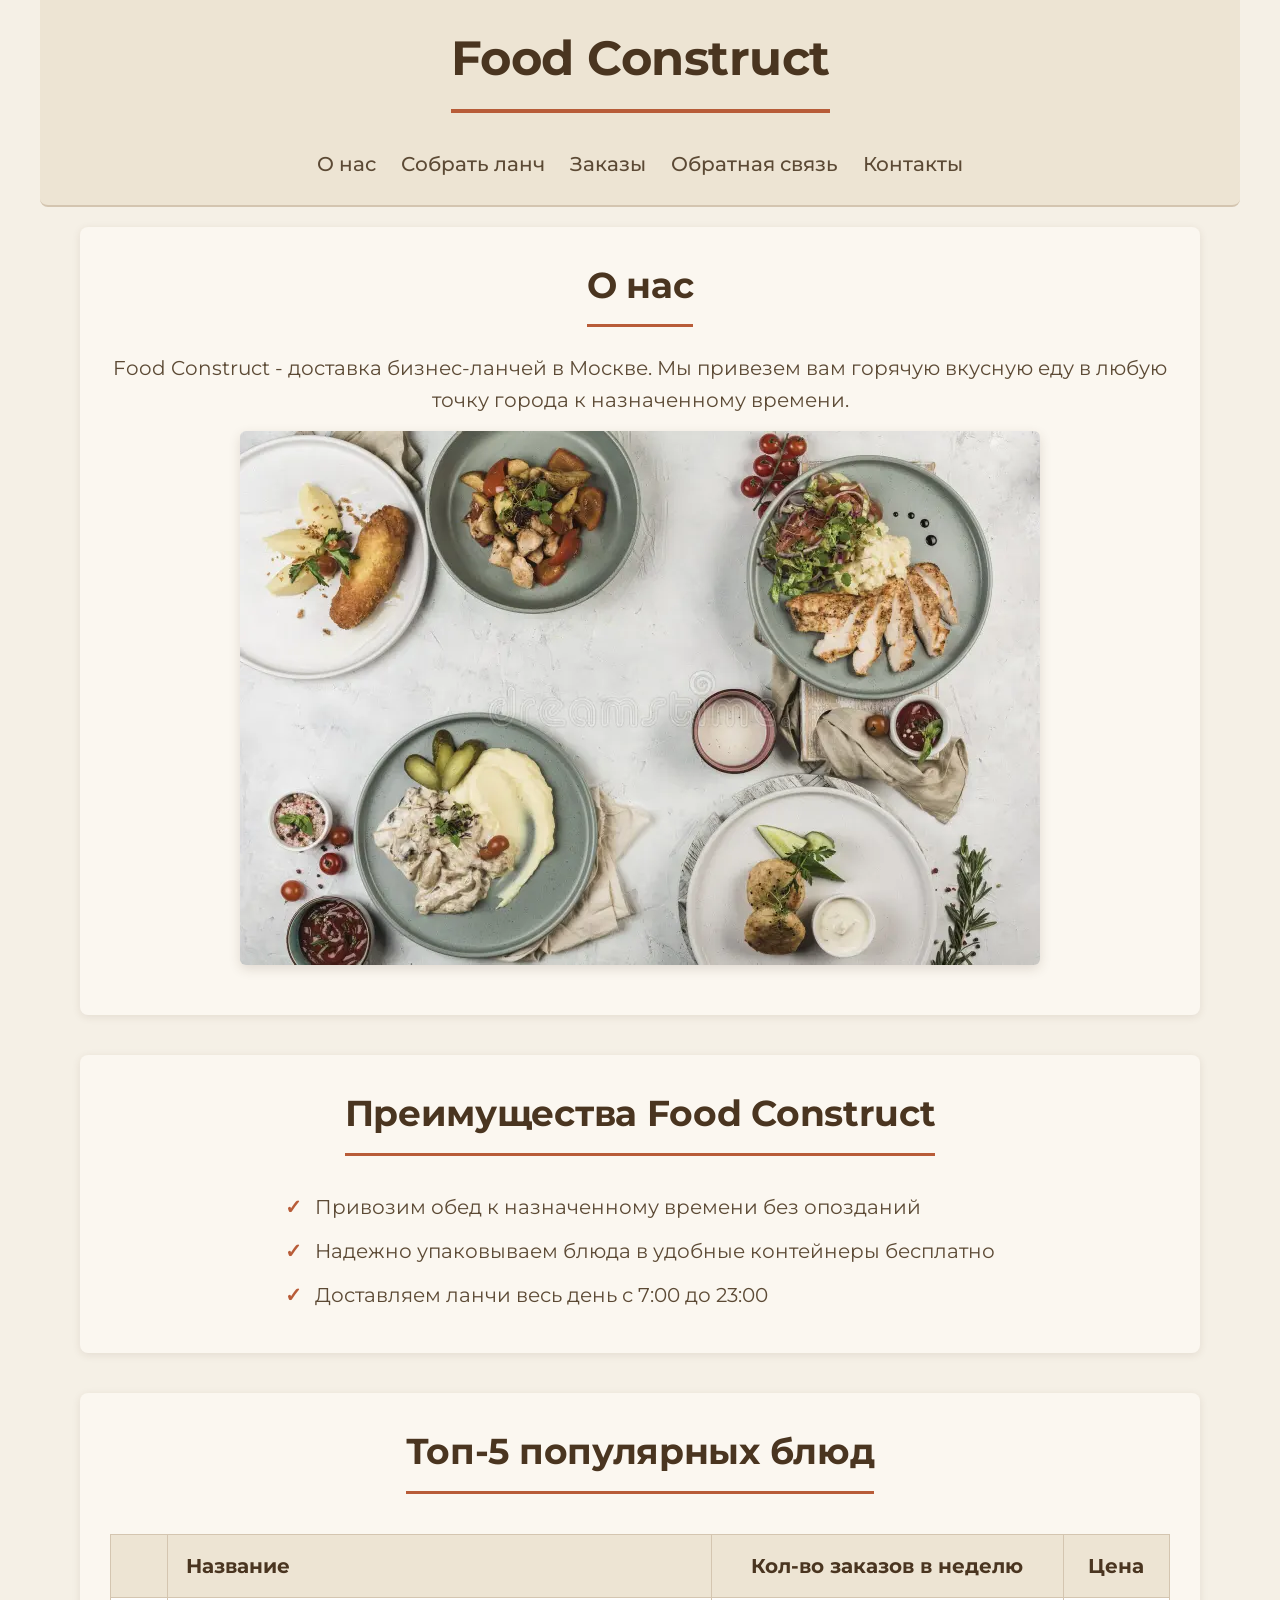
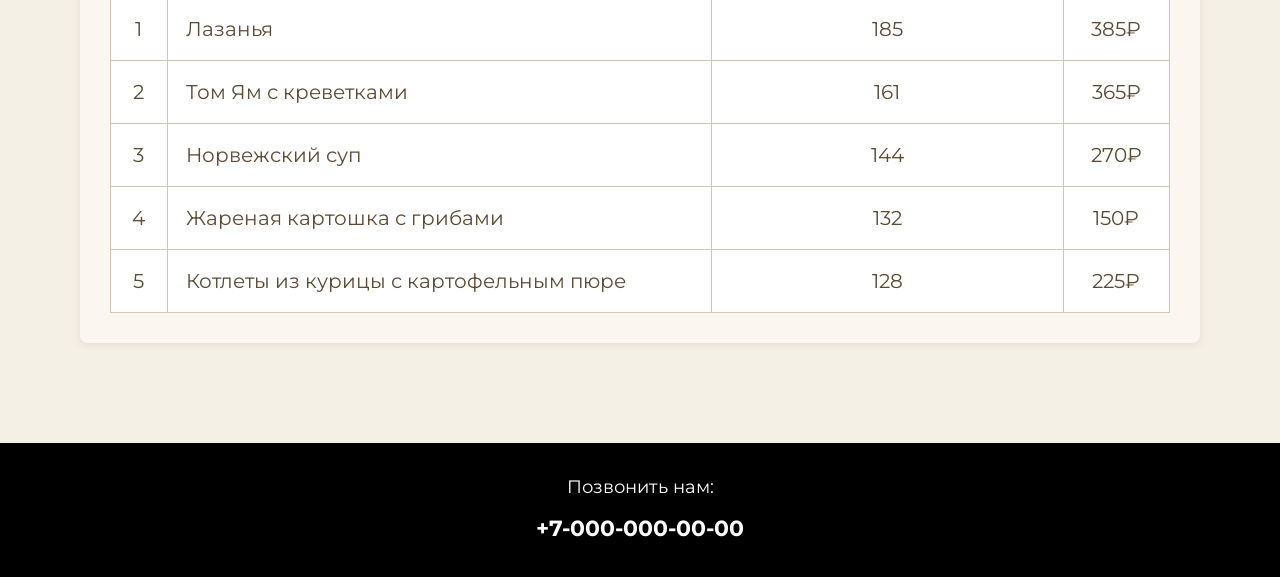
==== index.html @ 8b36e03c "Add files via upload" ====
<!DOCTYPE html>
<html lang="ru">
<head>
    <meta charset="UTF-8">
    <meta name="viewport" content="width=device-width, initial-scale=1.0">
    <title>Food Construct - Доставка бизнес-ланчей в Москве</title>
    
    <!-- Google Fonts (Montserrat) -->
    <link rel="preconnect" href="https://fonts.googleapis.com">
    <link rel="preconnect" href="https://fonts.gstatic.com" crossorigin>
    <link href="https://fonts.googleapis.com/css2?family=Montserrat:wght@400;500;700&display=swap" rel="stylesheet">

    <style>
        * {
            box-sizing: border-box;
            margin: 0;
            padding: 0;
        }

        body {
            font-family: 'Montserrat', sans-serif;
            color: #333333;
            background-color: #f5f0e6;
            line-height: 1.6;
            font-size: 20px;
        }

        /* ===== Шапка (header) ===== */
        header {
            background-color: #ede4d3;
            padding: 20px 40px;
            margin: 0 auto;
            max-width: 1200px;
            border-bottom: 2px solid #d4c5b0;
            border-radius: 0 0 8px 8px;
            text-align: center;
        }

        h1 {
            font-family: 'Montserrat', sans-serif;
            font-size: 48px;
            font-weight: 700;
            margin-bottom: 20px;
            color: #4a3520;
            letter-spacing: -0.5px;
            display: inline-block;
            padding-bottom: 12px;
            border-bottom: 4px solid #b85c38;
        }

        /* ===== Навигация (nav) ===== */
        nav {
            display: flex;
            gap: 25px;
            margin-top: 15px;
            justify-content: center;
            flex-wrap: wrap;
        }

        nav a {
            text-decoration: none;
            font-family: 'Montserrat', sans-serif;
            font-size: 20px;
            color: #5c4a35;
            font-weight: 500;
            transition: color 0.3s ease, border-bottom 0.3s ease;
            padding-bottom: 3px;
            border-bottom: 2px solid transparent;
        }

        nav a:hover {
            color: #b85c38;
            border-bottom: 2px solid #b85c38;
        }

        /* ===== Основной контент (main) ===== */
        main {
            max-width: 1200px;
            margin: 0 auto;
            padding: 20px 40px;
        }

        /* ===== Секции (section) ===== */
        section {
            margin-bottom: 40px;
            background-color: #fbf7f0;
            padding: 30px;
            border-radius: 8px;
            box-shadow: 0 2px 8px rgba(74, 53, 32, 0.1);
            text-align: center;
        }

        h2 {
            font-family: 'Montserrat', sans-serif;
            font-size: 36px;
            font-weight: 700;
            margin-bottom: 25px;
            color: #4a3520;
            letter-spacing: -0.3px;
            display: inline-block;
            padding-bottom: 10px;
            border-bottom: 3px solid #b85c38;
        }

        /* ===== Изображение ===== */
        img {
            width: 100%;
            max-width: 800px;
            height: auto;
            border-radius: 6px;
            display: block;
            margin: 0 auto 20px auto;
            box-shadow: 0 4px 12px rgba(74, 53, 32, 0.15);
        }

        p {
            font-family: 'Montserrat', sans-serif;
            font-size: 20px;
            font-weight: 400;
            margin-bottom: 15px;
            color: #5c4a35;
        }

        /* ===== Списки (ul) ===== */
        ul {
            list-style-type: none;
            padding-left: 0;
            margin-top: 10px;
            text-align: left;
            display: inline-block;
        }

        ul li {
            font-family: 'Montserrat', sans-serif;
            font-size: 20px;
            font-weight: 400;
            color: #5c4a35;
            margin-bottom: 12px;
            padding-left: 30px;
            position: relative;
        }

        ul li::before {
            content: "✓";
            color: #b85c38;
            font-weight: bold;
            position: absolute;
            left: 0;
        }

        /* ===== Таблица (table) ===== */
        table {
            width: 100%;
            border-collapse: collapse;
            margin-top: 15px;
            font-family: 'Montserrat', sans-serif;
            font-size: 20px;
        }

        th, td {
            padding: 15px 18px;
            border: 1px solid #d4c5b0;
            text-align: left;
        }

        th {
            background-color: #ede4d3;
            font-weight: 700;
            color: #4a3520;
            font-size: 20px;
        }

        td {
            background-color: #ffffff;
            color: #5c4a35;
            font-size: 20px;
        }

        th:nth-child(1), td:nth-child(1),
        th:nth-child(3), td:nth-child(3),
        th:nth-child(4), td:nth-child(4) {
            text-align: center;
        }

        /* ===== Футер (footer) ===== */
        footer {
            background-color: black;
            color: white;
            padding: 30px 40px;
            margin-top: 40px;
            text-align: center;
        }

        footer p {
            font-family: 'Montserrat', sans-serif;
            font-size: 18px;
            margin-bottom: 10px;
            color: #ffffff;
        }

        footer a {
            text-decoration: none;
            font-family: 'Montserrat', sans-serif;
            font-size: 22px;
            color: #ffffff;
            font-weight: 700;
            transition: color 0.3s ease;
        }

        footer a:hover {
            color: #f1c40f;
        }

        /* ===== Адаптивность ===== */
        @media (max-width: 768px) {
            header, main, footer {
                padding: 15px 20px;
            }

            h1 {
                font-size: 32px;
            }

            h2 {
                font-size: 26px;
            }

            nav {
                flex-direction: column;
                gap: 10px;
            }

            nav a {
                font-size: 18px;
            }

            p, ul li, table, th, td {
                font-size: 16px;
            }

            th, td {
                padding: 10px 12px;
            }
        }
    </style>
</head>
<body>

    <!-- ===== Шапка сайта ===== -->
    <header>
        <h1>Food Construct</h1>
        <nav>
            <a href="#about">О нас</a>
            <a href="#lunch">Собрать ланч</a>
            <a href="#orders">Заказы</a>
            <a href="feedback.html" target="_blank" rel="noopener noreferrer">Обратная связь</a>
            <a href="#contacts">Контакты</a>
        </nav>
    </header>

    <main>

    <section id="about">
        <h2>О нас</h2>
        <p>Food Construct - доставка бизнес-ланчей в Москве. Мы привезем вам горячую вкусную еду в любую точку города к назначенному времени.</p>
        <img src="images/lunch.jpg">
    </section>

        <!-- Секция "Преимущества" -->
        <section id="lunch">
            <h2>Преимущества Food Construct</h2>
            <ul>
                <li>Привозим обед к назначенному времени без опозданий</li>
                <li>Надежно упаковываем блюда в удобные контейнеры бесплатно</li>
                <li>Доставляем ланчи весь день с 7:00 до 23:00</li>
            </ul>
        </section>

        <!-- Секция "Топ-5 популярных блюд" -->
        <section id="orders">
            <h2>Топ-5 популярных блюд</h2>
            <table>
                <thead>
                    <tr>
                        <th></th>
                        <th>Название</th>
                        <th>Кол-во заказов в неделю</th>
                        <th>Цена</th>
                    </tr>
                </thead>
                <tbody>
                    <tr>
                        <td>1</td>
                        <td>Лазанья</td>
                        <td>185</td>
                        <td>385₽</td>
                    </tr>
                    <tr>
                        <td>2</td>
                        <td>Том Ям с креветками</td>
                        <td>161</td>
                        <td>365₽</td>
                    </tr>
                    <tr>
                        <td>3</td>
                        <td>Норвежский суп</td>
                        <td>144</td>
                        <td>270₽</td>
                    </tr>
                    <tr>
                        <td>4</td>
                        <td>Жареная картошка с грибами</td>
                        <td>132</td>
                        <td>150₽</td>
                    </tr>
                    <tr>
                        <td>5</td>
                        <td>Котлеты из курицы с картофельным пюре</td>
                        <td>128</td>
                        <td>225₽</td>
                    </tr>
                </tbody>
            </table>
        </section>

    </main>

    <!-- ===== Футер ===== -->
    <footer id="contacts">
        <p>Позвонить нам:</p>
        <a href="tel:+70000000000">+7-000-000-00-00</a>
    </footer>

</body>
</html>
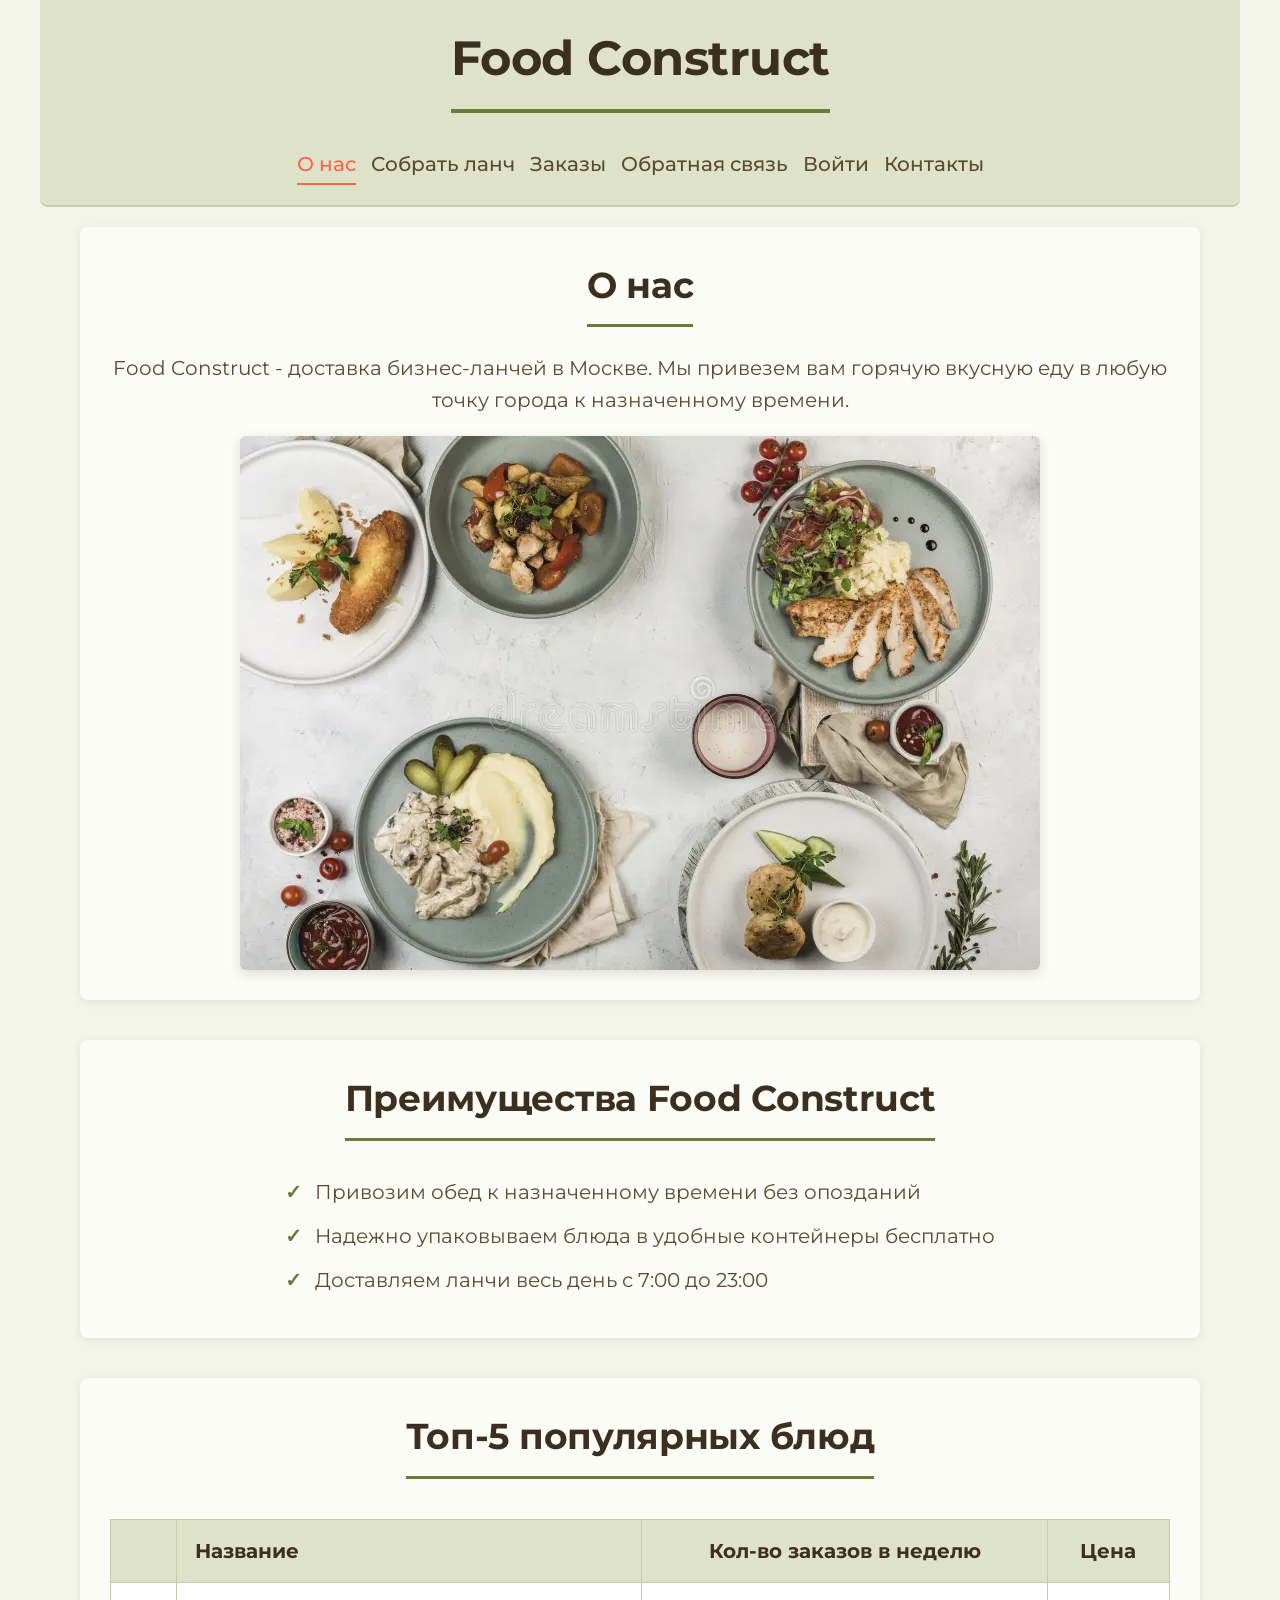
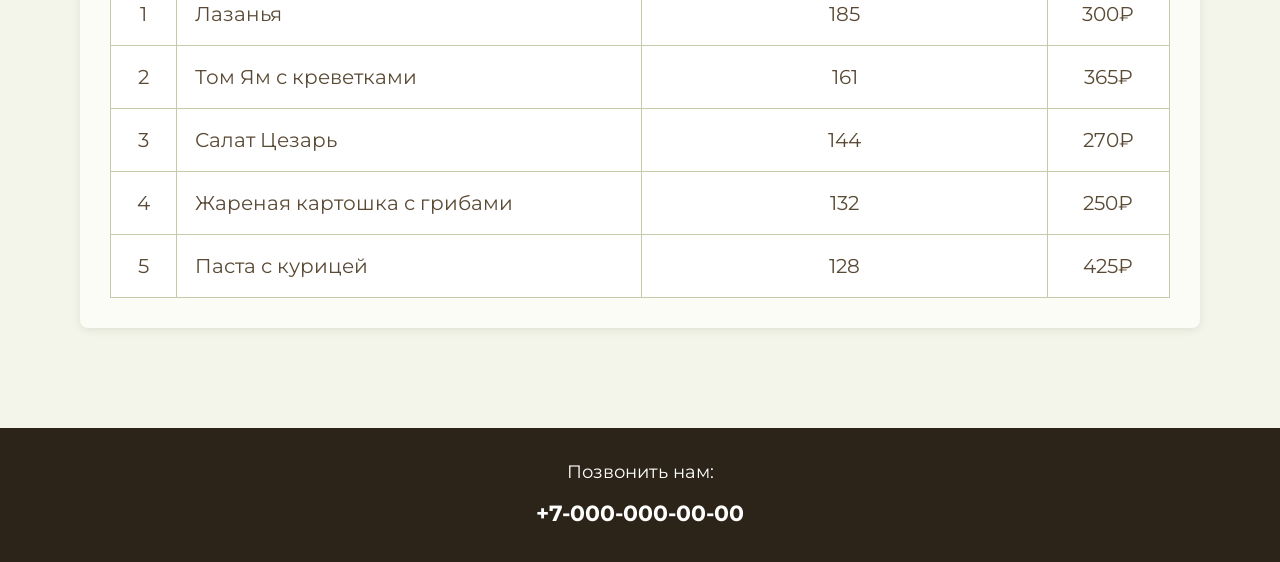
==== commit 31cafa75: "Добавлены лабораторные 5 и 6" ====
--- a/index.html
+++ b/index.html
@@ -1,335 +1,100 @@
-<!DOCTYPE html>
-<html lang="ru">
-<head>
-    <meta charset="UTF-8">
-    <meta name="viewport" content="width=device-width, initial-scale=1.0">
-    <title>Food Construct - Доставка бизнес-ланчей в Москве</title>
-    
-    <!-- Google Fonts (Montserrat) -->
-    <link rel="preconnect" href="https://fonts.googleapis.com">
-    <link rel="preconnect" href="https://fonts.gstatic.com" crossorigin>
-    <link href="https://fonts.googleapis.com/css2?family=Montserrat:wght@400;500;700&display=swap" rel="stylesheet">
-
-    <style>
-        * {
-            box-sizing: border-box;
-            margin: 0;
-            padding: 0;
-        }
-
-        body {
-            font-family: 'Montserrat', sans-serif;
-            color: #333333;
-            background-color: #f5f0e6;
-            line-height: 1.6;
-            font-size: 20px;
-        }
-
-        /* ===== Шапка (header) ===== */
-        header {
-            background-color: #ede4d3;
-            padding: 20px 40px;
-            margin: 0 auto;
-            max-width: 1200px;
-            border-bottom: 2px solid #d4c5b0;
-            border-radius: 0 0 8px 8px;
-            text-align: center;
-        }
-
-        h1 {
-            font-family: 'Montserrat', sans-serif;
-            font-size: 48px;
-            font-weight: 700;
-            margin-bottom: 20px;
-            color: #4a3520;
-            letter-spacing: -0.5px;
-            display: inline-block;
-            padding-bottom: 12px;
-            border-bottom: 4px solid #b85c38;
-        }
-
-        /* ===== Навигация (nav) ===== */
-        nav {
-            display: flex;
-            gap: 25px;
-            margin-top: 15px;
-            justify-content: center;
-            flex-wrap: wrap;
-        }
-
-        nav a {
-            text-decoration: none;
-            font-family: 'Montserrat', sans-serif;
-            font-size: 20px;
-            color: #5c4a35;
-            font-weight: 500;
-            transition: color 0.3s ease, border-bottom 0.3s ease;
-            padding-bottom: 3px;
-            border-bottom: 2px solid transparent;
-        }
-
-        nav a:hover {
-            color: #b85c38;
-            border-bottom: 2px solid #b85c38;
-        }
-
-        /* ===== Основной контент (main) ===== */
-        main {
-            max-width: 1200px;
-            margin: 0 auto;
-            padding: 20px 40px;
-        }
-
-        /* ===== Секции (section) ===== */
-        section {
-            margin-bottom: 40px;
-            background-color: #fbf7f0;
-            padding: 30px;
-            border-radius: 8px;
-            box-shadow: 0 2px 8px rgba(74, 53, 32, 0.1);
-            text-align: center;
-        }
-
-        h2 {
-            font-family: 'Montserrat', sans-serif;
-            font-size: 36px;
-            font-weight: 700;
-            margin-bottom: 25px;
-            color: #4a3520;
-            letter-spacing: -0.3px;
-            display: inline-block;
-            padding-bottom: 10px;
-            border-bottom: 3px solid #b85c38;
-        }
-
-        /* ===== Изображение ===== */
-        img {
-            width: 100%;
-            max-width: 800px;
-            height: auto;
-            border-radius: 6px;
-            display: block;
-            margin: 0 auto 20px auto;
-            box-shadow: 0 4px 12px rgba(74, 53, 32, 0.15);
-        }
-
-        p {
-            font-family: 'Montserrat', sans-serif;
-            font-size: 20px;
-            font-weight: 400;
-            margin-bottom: 15px;
-            color: #5c4a35;
-        }
-
-        /* ===== Списки (ul) ===== */
-        ul {
-            list-style-type: none;
-            padding-left: 0;
-            margin-top: 10px;
-            text-align: left;
-            display: inline-block;
-        }
-
-        ul li {
-            font-family: 'Montserrat', sans-serif;
-            font-size: 20px;
-            font-weight: 400;
-            color: #5c4a35;
-            margin-bottom: 12px;
-            padding-left: 30px;
-            position: relative;
-        }
-
-        ul li::before {
-            content: "✓";
-            color: #b85c38;
-            font-weight: bold;
-            position: absolute;
-            left: 0;
-        }
-
-        /* ===== Таблица (table) ===== */
-        table {
-            width: 100%;
-            border-collapse: collapse;
-            margin-top: 15px;
-            font-family: 'Montserrat', sans-serif;
-            font-size: 20px;
-        }
-
-        th, td {
-            padding: 15px 18px;
-            border: 1px solid #d4c5b0;
-            text-align: left;
-        }
-
-        th {
-            background-color: #ede4d3;
-            font-weight: 700;
-            color: #4a3520;
-            font-size: 20px;
-        }
-
-        td {
-            background-color: #ffffff;
-            color: #5c4a35;
-            font-size: 20px;
-        }
-
-        th:nth-child(1), td:nth-child(1),
-        th:nth-child(3), td:nth-child(3),
-        th:nth-child(4), td:nth-child(4) {
-            text-align: center;
-        }
-
-        /* ===== Футер (footer) ===== */
-        footer {
-            background-color: black;
-            color: white;
-            padding: 30px 40px;
-            margin-top: 40px;
-            text-align: center;
-        }
-
-        footer p {
-            font-family: 'Montserrat', sans-serif;
-            font-size: 18px;
-            margin-bottom: 10px;
-            color: #ffffff;
-        }
-
-        footer a {
-            text-decoration: none;
-            font-family: 'Montserrat', sans-serif;
-            font-size: 22px;
-            color: #ffffff;
-            font-weight: 700;
-            transition: color 0.3s ease;
-        }
-
-        footer a:hover {
-            color: #f1c40f;
-        }
-
-        /* ===== Адаптивность ===== */
-        @media (max-width: 768px) {
-            header, main, footer {
-                padding: 15px 20px;
-            }
-
-            h1 {
-                font-size: 32px;
-            }
-
-            h2 {
-                font-size: 26px;
-            }
-
-            nav {
-                flex-direction: column;
-                gap: 10px;
-            }
-
-            nav a {
-                font-size: 18px;
-            }
-
-            p, ul li, table, th, td {
-                font-size: 16px;
-            }
-
-            th, td {
-                padding: 10px 12px;
-            }
-        }
-    </style>
-</head>
-<body>
-
-    <!-- ===== Шапка сайта ===== -->
-    <header>
-        <h1>Food Construct</h1>
-        <nav>
-            <a href="#about">О нас</a>
-            <a href="#lunch">Собрать ланч</a>
-            <a href="#orders">Заказы</a>
-            <a href="feedback.html" target="_blank" rel="noopener noreferrer">Обратная связь</a>
-            <a href="#contacts">Контакты</a>
-        </nav>
-    </header>
-
-    <main>
-
-    <section id="about">
-        <h2>О нас</h2>
-        <p>Food Construct - доставка бизнес-ланчей в Москве. Мы привезем вам горячую вкусную еду в любую точку города к назначенному времени.</p>
-        <img src="images/lunch.jpg">
-    </section>
-
-        <!-- Секция "Преимущества" -->
-        <section id="lunch">
-            <h2>Преимущества Food Construct</h2>
-            <ul>
-                <li>Привозим обед к назначенному времени без опозданий</li>
-                <li>Надежно упаковываем блюда в удобные контейнеры бесплатно</li>
-                <li>Доставляем ланчи весь день с 7:00 до 23:00</li>
-            </ul>
-        </section>
-
-        <!-- Секция "Топ-5 популярных блюд" -->
-        <section id="orders">
-            <h2>Топ-5 популярных блюд</h2>
-            <table>
-                <thead>
-                    <tr>
-                        <th></th>
-                        <th>Название</th>
-                        <th>Кол-во заказов в неделю</th>
-                        <th>Цена</th>
-                    </tr>
-                </thead>
-                <tbody>
-                    <tr>
-                        <td>1</td>
-                        <td>Лазанья</td>
-                        <td>185</td>
-                        <td>385₽</td>
-                    </tr>
-                    <tr>
-                        <td>2</td>
-                        <td>Том Ям с креветками</td>
-                        <td>161</td>
-                        <td>365₽</td>
-                    </tr>
-                    <tr>
-                        <td>3</td>
-                        <td>Норвежский суп</td>
-                        <td>144</td>
-                        <td>270₽</td>
-                    </tr>
-                    <tr>
-                        <td>4</td>
-                        <td>Жареная картошка с грибами</td>
-                        <td>132</td>
-                        <td>150₽</td>
-                    </tr>
-                    <tr>
-                        <td>5</td>
-                        <td>Котлеты из курицы с картофельным пюре</td>
-                        <td>128</td>
-                        <td>225₽</td>
-                    </tr>
-                </tbody>
-            </table>
-        </section>
-
-    </main>
-
-    <!-- ===== Футер ===== -->
-    <footer id="contacts">
-        <p>Позвонить нам:</p>
-        <a href="tel:+70000000000">+7-000-000-00-00</a>
-    </footer>
-
-</body>
+<!DOCTYPE html>
+<html lang="ru">
+<head>
+    <meta charset="UTF-8">
+    <meta name="viewport" content="width=device-width, initial-scale=1.0">
+    <title>Food Construct - Доставка бизнес-ланчей в Москве</title>
+    
+    <link rel="preconnect" href="https://fonts.googleapis.com">
+    <link rel="preconnect" href="https://fonts.gstatic.com" crossorigin>
+    <link href="https://fonts.googleapis.com/css2?family=Montserrat:wght@400;500;700&display=swap" rel="stylesheet">
+
+    <link rel="stylesheet" href="style.css">
+    <link rel="stylesheet" href="print.css" media="print">
+</head>
+<body>
+
+    <header>
+        <h1>Food Construct</h1>
+        <nav>
+            <a href="index.html" class="active">О нас</a>
+            <a href="lunch.html">Собрать ланч</a>
+            <a href="#orders">Заказы</a>
+            <a href="feedback.html" target="_blank" rel="noopener noreferrer">Обратная связь</a>
+            <a href="login.html" class="btn-login">Войти</a>
+            <a href="#contacts">Контакты</a>
+        </nav>
+    </header>
+
+    <main>
+
+        <section id="about">
+            <h2>О нас</h2>
+            <p>Food Construct - доставка бизнес-ланчей в Москве. Мы привезем вам горячую вкусную еду в любую точку города к назначенному времени.</p>
+            <img src="images/lunch.jpg">
+        </section>
+
+        <section id="advantages">
+            <h2>Преимущества Food Construct</h2>
+            <ul>
+                <li>Привозим обед к назначенному времени без опозданий</li>
+                <li>Надежно упаковываем блюда в удобные контейнеры бесплатно</li>
+                <li>Доставляем ланчи весь день с 7:00 до 23:00</li>
+            </ul>
+        </section>
+
+        <section id="orders">
+            <h2>Топ-5 популярных блюд</h2>
+            <table>
+                <thead>
+                    <tr>
+                        <th></th>
+                        <th>Название</th>
+                        <th>Кол-во заказов в неделю</th>
+                        <th>Цена</th>
+                    </tr>
+                </thead>
+                <tbody>
+                    <tr>
+                        <td>1</td>
+                        <td>Лазанья</td>
+                        <td>185</td>
+                        <td>300₽</td>
+                    </tr>
+                    <tr>
+                        <td>2</td>
+                        <td>Том Ям с креветками</td>
+                        <td>161</td>
+                        <td>365₽</td>
+                    </tr>
+                    <tr>
+                        <td>3</td>
+                        <td>Салат Цезарь</td>
+                        <td>144</td>
+                        <td>270₽</td>
+                    </tr>
+                    <tr>
+                        <td>4</td>
+                        <td>Жареная картошка с грибами</td>
+                        <td>132</td>
+                        <td>250₽</td>
+                    </tr>
+                    <tr>
+                        <td>5</td>
+                        <td>Паста с курицей</td>
+                        <td>128</td>
+                        <td>425₽</td>
+                    </tr>
+                </tbody>
+            </table>
+        </section>
+
+    </main>
+
+    <footer id="contacts">
+        <p>Позвонить нам:</p>
+        <a href="tel:+70000000000">+7-000-000-00-00</a>
+    </footer>
+
+</body>
 </html>
--- a/style.css
+++ b/style.css
@@ -0,0 +1,280 @@
+* {
+    box-sizing: border-box;
+    margin: 0;
+    padding: 0;
+}
+
+html, body {
+    height: 100%;
+}
+
+body {
+    font-family: 'Montserrat', sans-serif;
+    color: #5a4a35;
+    background-color: #f4f5ea;
+    line-height: 1.6;
+    font-size: 20px;
+    display: flex;
+    flex-direction: column;
+    min-height: 100vh;
+}
+
+main {
+    flex: 1;
+    max-width: 1200px;
+    margin: 0 auto;
+    padding: 20px 40px;
+    width: 100%;
+}
+
+header {
+    background-color: #dde2c8;
+    padding: 20px 40px;
+    margin: 0 auto;
+    width: 100%;
+    max-width: 1200px;
+    border-bottom: 2px solid #c5cba8;
+    border-radius: 0 0 8px 8px;
+    text-align: center;
+}
+
+h1 {
+    font-family: 'Montserrat', sans-serif;
+    font-size: 48px;
+    font-weight: 700;
+    margin-bottom: 20px;
+    color: #3d2f1f;
+    letter-spacing: -0.5px;
+    display: inline-block;
+    padding-bottom: 12px;
+    border-bottom: 4px solid #6b7b3a;
+}
+
+nav {
+    display: flex;
+    gap: 15px;
+    margin-top: 15px;
+    justify-content: center;
+    flex-wrap: wrap;
+}
+
+nav a {
+    text-decoration: none;
+    font-family: 'Montserrat', sans-serif;
+    font-size: 20px;
+    color: #5a4a35;
+    font-weight: 500;
+    transition: color 0.3s ease, border-bottom 0.3s ease;
+    padding-bottom: 3px;
+    border-bottom: 2px solid transparent;
+}
+
+nav a:hover {
+    color: #6b7b3a;
+    border-bottom: 2px solid #6b7b3a;
+}
+
+nav a.active {
+    color: tomato;
+    border-bottom: 2px solid tomato;
+}
+
+.btn-login {
+    text-decoration: none;
+    font-family: 'Montserrat', sans-serif;
+    font-size: 20px;
+    color: #5a4a35;
+    font-weight: 500;
+    transition: color 0.3s ease, border-bottom 0.3s ease;
+    padding-bottom: 3px;
+    border-bottom: 2px solid transparent;
+}
+
+.btn-login:hover {
+    color: #6b7b3a;
+    border-bottom: 2px solid #6b7b3a;
+}
+
+section {
+    margin-bottom: 40px;
+    background-color: #fbfcf5;
+    padding: 30px;
+    border-radius: 8px;
+    box-shadow: 0 2px 8px rgba(61, 47, 31, 0.1);
+    text-align: center;
+}
+
+h2 {
+    font-family: 'Montserrat', sans-serif;
+    font-size: 36px;
+    font-weight: 700;
+    margin-bottom: 25px;
+    color: #3d2f1f;
+    letter-spacing: -0.3px;
+    display: inline-block;
+    padding-bottom: 10px;
+    border-bottom: 3px solid #6b7b3a;
+}
+
+img {
+    width: 100%;
+    max-width: 800px;
+    height: auto;
+    border-radius: 6px;
+    display: block;
+    margin: 20px auto 0 auto;
+    box-shadow: 0 4px 12px rgba(61, 47, 31, 0.15);
+}
+
+p {
+    font-family: 'Montserrat', sans-serif;
+    font-size: 20px;
+    font-weight: 400;
+    margin-bottom: 15px;
+    color: #5a4a35;
+}
+
+ul {
+    list-style-type: none;
+    padding-left: 0;
+    margin-top: 10px;
+    text-align: left;
+    display: inline-block;
+}
+
+ul li {
+    font-family: 'Montserrat', sans-serif;
+    font-size: 20px;
+    font-weight: 400;
+    color: #5a4a35;
+    margin-bottom: 12px;
+    padding-left: 30px;
+    position: relative;
+}
+
+ul li::before {
+    content: "✓";
+    color: #6b7b3a;
+    font-weight: bold;
+    position: absolute;
+    left: 0;
+}
+
+table {
+    width: 100%;
+    border-collapse: collapse;
+    margin-top: 15px;
+    font-family: 'Montserrat', sans-serif;
+    font-size: 20px;
+}
+
+th, td {
+    padding: 15px 18px;
+    border: 1px solid #c5cba8;
+    text-align: left;
+}
+
+th {
+    background-color: #dde2c8;
+    font-weight: 700;
+    color: #3d2f1f;
+    font-size: 20px;
+}
+
+td {
+    background-color: #ffffff;
+    color: #5a4a35;
+    font-size: 20px;
+}
+
+th:nth-child(1), td:nth-child(1),
+th:nth-child(3), td:nth-child(3),
+th:nth-child(4), td:nth-child(4) {
+    text-align: center;
+}
+
+footer {
+    background-color: #2c2418;
+    color: white;
+    padding: 30px 40px;
+    margin-top: 40px;
+    text-align: center;
+}
+
+footer p {
+    font-family: 'Montserrat', sans-serif;
+    font-size: 18px;
+    margin-bottom: 10px;
+    color: #ffffff;
+}
+
+footer a {
+    text-decoration: none;
+    font-family: 'Montserrat', sans-serif;
+    font-size: 22px;
+    color: #ffffff;
+    font-weight: 700;
+    transition: color 0.3s ease;
+}
+
+footer a:hover {
+    color: #dde2c8;
+}
+
+@media (max-width: 800px) {
+    header, main, footer {
+        padding: 15px 20px;
+    }
+
+    h1 {
+        font-size: 32px;
+        text-align: center;
+    }
+
+    h2 {
+        font-size: 26px;
+        text-align: center;
+    }
+
+    nav {
+        flex-direction: column;
+        gap: 10px;
+    }
+
+    nav a {
+        font-size: 24px;
+    }
+
+    p, ul li, table, th, td {
+        font-size: 16px;
+    }
+
+    th, td {
+        padding: 10px 12px;
+    }
+}
+
+@media (max-width: 600px) {
+    h1 {
+        font-size: 26px;
+    }
+
+    h2 {
+        font-size: 22px;
+    }
+
+    nav a {
+        font-size: 22px;
+    }
+}
+
+@media (max-width: 400px) {
+    th, td {
+        font-size: 14px;
+        padding: 8px 6px;
+    }
+
+    table {
+        font-size: 14px;
+    }
+}
--- a/print.css
+++ b/print.css
@@ -0,0 +1,70 @@
+@media print {
+    nav,
+    footer,
+    button,
+    .btn-login,
+    .dish-card button {
+        display: none;
+    }
+
+    body {
+        background-color: #ffffff;
+        color: #000000;
+        font-size: 14px;
+    }
+
+    header {
+        background-color: #ffffff;
+        border-bottom: 1px solid #000000;
+    }
+
+    h1, h2 {
+        color: #000000;
+        border-bottom: 1px solid #000000;
+    }
+
+    section {
+        box-shadow: none;
+        background-color: #ffffff;
+        padding: 10px 0;
+        margin-bottom: 20px;
+    }
+
+    .dish-card {
+        box-shadow: none;
+        filter: none;
+        background-color: #ffffff;
+        border: 1px solid #cccccc;
+        page-break-inside: avoid;
+    }
+
+    .dishes-grid {
+        display: grid;
+        grid-template-columns: repeat(2, 1fr);
+        gap: 10px;
+    }
+
+    img {
+        max-width: 100%;
+        box-shadow: none;
+    }
+
+    table {
+        font-size: 12px;
+    }
+
+    th, td {
+        padding: 6px 8px;
+        border: 1px solid #000000;
+    }
+
+    a {
+        color: #000000;
+        text-decoration: none;
+    }
+
+    a::after {
+        content: " (" attr(href) ")";
+        font-size: 12px;
+    }
+}
